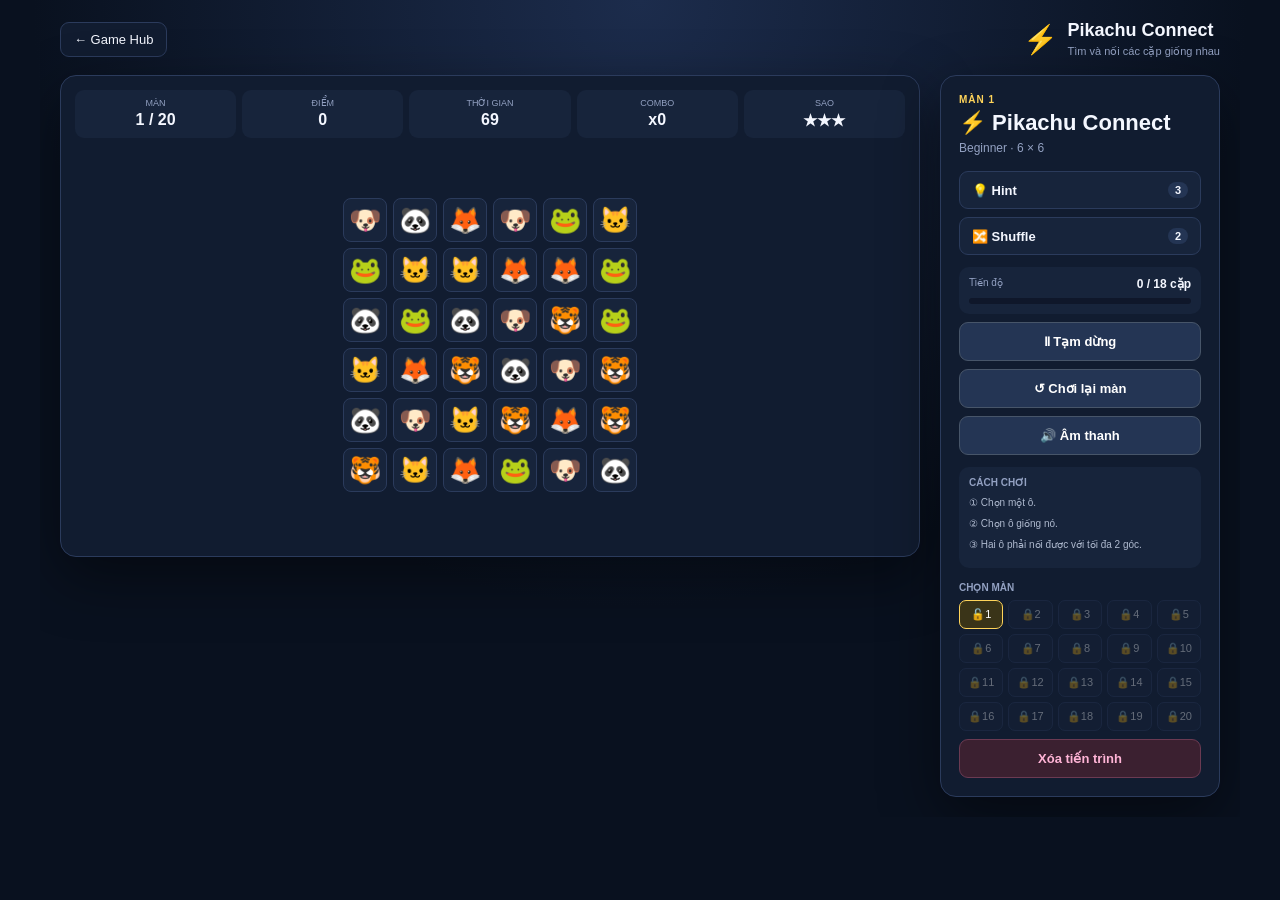
==== games/pikachu/index.html @ 42b79d67 "Initial commit: Game Hub with Tetris, Snake, 2048, Memory, Breakout, Dino, and Pikachu Connect" ====
<!DOCTYPE html>
<html lang="vi">

<head>

    <meta charset="UTF-8">

    <meta
        name="viewport"
        content="width=device-width, initial-scale=1.0">

    <title>Pikachu Connect - Game Hub</title>

    <link
        rel="stylesheet"
        href="./style.css">

</head>

<body>

<div class="page">

    <header class="topbar">

        <a
            href="../../index.html"
            class="back-button">
            ← Game Hub
        </a>

        <div class="title">

            <span>⚡</span>

            <div>

                <strong>Pikachu Connect</strong>

                <small>
                    Tìm và nối các cặp giống nhau
                </small>

            </div>

        </div>

    </header>


    <main class="game-layout">

        <section class="game-board-wrapper">

            <div class="hud">

                <div class="hud-stat">
                    <span>Màn</span>
                    <strong id="hudLevel">1 / 20</strong>
                </div>

                <div class="hud-stat">
                    <span>Điểm</span>
                    <strong id="hudScore">0</strong>
                </div>

                <div class="hud-stat" id="hudTimeWrap">
                    <span>Thời gian</span>
                    <strong id="hudTime">70</strong>
                </div>

                <div class="hud-stat">
                    <span>Combo</span>
                    <strong id="hudCombo">x0</strong>
                </div>

                <div class="hud-stat">
                    <span>Sao</span>
                    <strong id="hudStars">☆☆☆</strong>
                </div>

            </div>


            <div
                id="deadlockBanner"
                class="deadlock-banner hidden">
                Không còn nước đi. Hãy sử dụng Shuffle.
            </div>


            <div id="boardScroll" class="board-scroll">

                <div id="boardStage" class="board-stage">

                    <div id="board" class="board"></div>

                    <canvas id="lineCanvas"></canvas>

                </div>

            </div>

        </section>


        <aside class="sidebar">

            <div class="game-title">

                <div class="level-label">
                    MÀN <span id="levelId">1</span>
                </div>

                <h1>⚡ Pikachu Connect</h1>

                <p id="levelName">
                    Beginner · 6 × 6
                </p>

            </div>


            <div class="action-buttons">

                <button
                    id="hintButton"
                    class="action-btn">
                    💡 Hint
                    <span id="hintCount" class="count-badge">3</span>
                </button>

                <button
                    id="shuffleButton"
                    class="action-btn">
                    🔀 Shuffle
                    <span id="shuffleCount" class="count-badge">2</span>
                </button>

            </div>


            <div class="progress-panel">

                <div>
                    <span>Tiến độ</span>
                    <strong id="progressLabel">0 / 18 cặp</strong>
                </div>

                <div class="progress-bar">
                    <div id="progressFill" class="progress-fill"></div>
                </div>

            </div>


            <button id="pauseButton" class="secondary-btn">
                Ⅱ Tạm dừng
            </button>

            <button id="restartButton" class="secondary-btn">
                ↺ Chơi lại màn
            </button>

            <button id="soundButton" class="secondary-btn">
                🔊 Âm thanh
            </button>


            <div class="how-to">

                <div class="panel-title">Cách chơi</div>

                <p>① Chọn một ô.</p>

                <p>② Chọn ô giống nó.</p>

                <p>③ Hai ô phải nối được với tối đa 2 góc.</p>

            </div>


            <div class="level-select">

                <div class="panel-title">Chọn màn</div>

                <div id="levelGrid" class="level-grid"></div>

            </div>


            <button id="resetProgressButton" class="danger-btn">
                Xóa tiến trình
            </button>

        </aside>

    </main>

</div>


<div id="overlay" class="overlay">

    <div class="overlay-box">

        <div id="overlayIcon" class="overlay-icon">⚡</div>

        <div id="overlayLevelLabel" class="overlay-level">MÀN 1</div>

        <h2 id="overlayTitle">Sẵn sàng?</h2>

        <p id="overlayText">Tìm và nối các cặp giống nhau.</p>

        <div id="overlayStars" class="overlay-stars"></div>

        <div id="overlayStats" class="overlay-stats"></div>

        <div class="overlay-buttons">

            <button id="overlayPrimaryButton" class="primary">
                Bắt đầu
            </button>

            <button id="overlaySecondaryButton" class="hidden">
                Màn tiếp theo →
            </button>

        </div>

    </div>

</div>


<script src="../../js/storage.js"></script>

<script src="./game.js"></script>

</body>

</html>
---- games/pikachu/style.css ----
:root {

    --bg: #09111f;

    --panel: #111c30;

    --panel-light: #17243b;

    --border: #2b3b5c;

    --text: #f4f7ff;

    --muted: #93a1c2;

    --accent: #ffd45a;

    --accent-hover: #ffdf85;

    --success: #62d7a0;

    --danger: #f87171;

}


* {
    box-sizing: border-box;
}


body {

    margin: 0;

    min-height: 100vh;

    background:
        radial-gradient(
            circle at top,
            #1c2c4c,
            var(--bg) 55%
        );

    color: var(--text);

    font-family: Arial, sans-serif;

}


.page {

    width: min(1200px, 100%);

    margin: auto;

    padding: 20px;

    overflow-x: hidden;

}


/* HEADER */

.topbar {

    display: flex;

    align-items: center;

    justify-content: space-between;

    margin-bottom: 16px;

    flex-wrap: wrap;

    gap: 10px;

}


.back-button {

    display: inline-flex;

    padding: 9px 13px;

    border: 1px solid var(--border);

    border-radius: 9px;

    background: var(--panel);

    color: var(--text);

    text-decoration: none;

    font-size: 13px;

}


.title {

    display: flex;

    align-items: center;

    gap: 10px;

}


.title > span {
    font-size: 28px;
}


.title strong {
    display: block;
    font-size: 18px;
}


.title small {
    color: var(--muted);
    font-size: 11px;
}


/* LAYOUT */

.game-layout {

    display: flex;

    justify-content: center;

    align-items: flex-start;

    gap: 20px;

}


/* BOARD SECTION */

.game-board-wrapper {

    flex: 1;

    min-width: 0;

    padding: 14px;

    background: var(--panel);

    border: 1px solid var(--border);

    border-radius: 16px;

    box-shadow: 0 20px 60px rgba(0, 0, 0, .45);

}


/* HUD */

.hud {

    display: grid;

    grid-template-columns: repeat(5, 1fr);

    gap: 6px;

    margin-bottom: 10px;

}


.hud-stat {

    padding: 8px 4px;

    text-align: center;

    background: var(--panel-light);

    border-radius: 9px;

}


.hud-stat span {
    display: block;
    color: var(--muted);
    font-size: 9px;
    text-transform: uppercase;
}


.hud-stat strong {
    display: block;
    margin-top: 3px;
    font-size: 16px;
}


.hud-stat.time-warning strong {
    color: var(--danger);
    animation: pulse-time .6s ease-in-out infinite;
}


@keyframes pulse-time {
    0%, 100% { opacity: 1; }
    50% { opacity: .45; }
}


/* DEADLOCK BANNER */

.deadlock-banner {

    margin-bottom: 10px;

    padding: 9px 12px;

    border: 1px solid var(--danger);

    border-radius: 9px;

    background: rgba(248, 113, 113, .12);

    color: #ffb4b4;

    font-size: 12px;

    text-align: center;

}


.deadlock-banner.hidden {
    display: none;
}


/* BOARD */

.board-scroll {

    display: flex;

    justify-content: center;

    overflow: auto;

    max-width: 100%;

}


.board-stage {

    position: relative;

}


.board {

    display: grid;

    position: relative;

}


.tile {

    display: flex;

    align-items: center;

    justify-content: center;

    border: 1px solid var(--border);

    border-radius: 8px;

    background: var(--panel-light);

    color: var(--text);

    font-size: clamp(12px, 3.2vw, 26px);

    line-height: 1;

    cursor: pointer;

    padding: 0;

    transition: transform .15s, border-color .15s, background .15s;

}


.tile:hover:not(.removed) {
    border-color: #4b6291;
}


.tile.selected {

    border-color: var(--accent);

    background: #3a3418;

    transform: scale(1.06);

    box-shadow: 0 0 10px rgba(255, 212, 90, .55);

}


.tile.hint {
    animation: hint-pulse 1s ease-in-out infinite;
}


@keyframes hint-pulse {
    0%, 100% { box-shadow: 0 0 0 rgba(98, 215, 160, 0); border-color: var(--border); }
    50% { box-shadow: 0 0 12px rgba(98, 215, 160, .8); border-color: var(--success); }
}


.tile.shake {
    animation: shake .3s ease-in-out;
}


@keyframes shake {
    0%, 100% { transform: translateX(0); }
    25% { transform: translateX(-4px); }
    75% { transform: translateX(4px); }
}


.tile.matched {
    transition: opacity .22s ease, transform .22s ease;
    opacity: 0;
    transform: scale(.4);
}


.tile.removed {
    visibility: hidden;
    pointer-events: none;
}


#lineCanvas {

    position: absolute;

    top: 0;

    left: 0;

    pointer-events: none;

}


/* SIDEBAR */

.sidebar {

    width: 280px;

    flex-shrink: 0;

    padding: 18px;

    background: var(--panel);

    border: 1px solid var(--border);

    border-radius: 16px;

    box-shadow: 0 20px 60px rgba(0, 0, 0, .45);

}


.level-label {
    margin-bottom: 5px;
    color: var(--accent);
    font-size: 10px;
    font-weight: bold;
    letter-spacing: 1px;
}


.game-title h1 {
    margin: 0;
    font-size: 22px;
}


.game-title p {
    margin: 5px 0 16px;
    color: var(--muted);
    font-size: 12px;
}


/* ACTION BUTTONS */

.action-buttons {
    display: grid;
    gap: 8px;
}


.action-btn {

    display: flex;

    align-items: center;

    justify-content: space-between;

    padding: 10px 12px;

    border: 1px solid var(--border);

    border-radius: 9px;

    background: var(--panel-light);

    color: var(--text);

    font-size: 13px;

    font-weight: bold;

    cursor: pointer;

}


.action-btn:hover:not(:disabled) {
    border-color: var(--accent);
}


.action-btn:disabled {
    opacity: .4;
    cursor: not-allowed;
}


.count-badge {

    padding: 2px 7px;

    border-radius: 20px;

    background: #243554;

    font-size: 11px;

}


/* PROGRESS */

.progress-panel {
    margin-top: 12px;
    padding: 10px;
    background: var(--panel-light);
    border-radius: 10px;
}


.progress-panel > div:first-child {
    display: flex;
    justify-content: space-between;
    margin-bottom: 7px;
}


.progress-panel span {
    color: var(--muted);
    font-size: 10px;
}


.progress-panel strong {
    font-size: 12px;
}


.progress-bar {
    height: 6px;
    overflow: hidden;
    background: #0f172a;
    border-radius: 10px;
}


.progress-fill {
    width: 0;
    height: 100%;
    background: var(--success);
    transition: width .3s;
}


/* BUTTONS */

.sidebar > button {

    width: 100%;

    margin-top: 8px;

    padding: 11px;

    border: 1px solid #475569;

    border-radius: 9px;

    background: #243554;

    color: white;

    font-size: 13px;

    font-weight: bold;

    cursor: pointer;

}


.sidebar > button:hover {
    filter: brightness(1.15);
}


.danger-btn {
    background: #3b2030 !important;
    border-color: #6b3a52 !important;
    color: #ffb4d6 !important;
}


/* HOW TO */

.how-to {
    margin-top: 12px;
    padding: 10px;
    background: var(--panel-light);
    border-radius: 10px;
}


.how-to p {
    margin: 6px 0;
    color: #aeb9ce;
    font-size: 10px;
    line-height: 1.5;
}


.panel-title {
    margin-bottom: 7px;
    color: var(--muted);
    font-size: 10px;
    font-weight: bold;
    text-transform: uppercase;
}


/* LEVEL SELECT */

.level-select {
    margin-top: 14px;
}


.level-grid {
    display: grid;
    grid-template-columns: repeat(5, 1fr);
    gap: 5px;
    max-height: 180px;
    overflow-y: auto;
}


.level-cell {

    padding: 7px 2px;

    border: 1px solid var(--border);

    border-radius: 7px;

    background: var(--panel-light);

    color: white;

    font-size: 11px;

    cursor: pointer;

}


.level-cell:hover:not(:disabled) {
    border-color: var(--accent);
}


.level-cell.active {
    background: #3a3418;
    border-color: var(--accent);
}


.level-cell.completed {
    border-color: var(--success);
}


.level-cell.locked {
    opacity: .35;
    cursor: not-allowed;
}


/* OVERLAY */

.overlay {

    position: fixed;

    inset: 0;

    display: none;

    justify-content: center;

    align-items: center;

    padding: 20px;

    background: rgba(0, 0, 0, .72);

    z-index: 50;

}


.overlay-box {
    width: min(340px, 100%);
    max-height: 90vh;
    overflow-y: auto;
    padding: 28px;
    border: 1px solid var(--border);
    border-radius: 16px;
    background: var(--panel);
    text-align: center;
}


.overlay-icon {
    font-size: 48px;
}


.overlay-level {
    margin-top: 8px;
    color: var(--accent);
    font-size: 10px;
    font-weight: bold;
    letter-spacing: 1px;
}


.overlay-box h2 {
    margin: 8px 0;
    font-size: 24px;
}


.overlay-box p {
    color: var(--muted);
    line-height: 1.5;
}


.overlay-stars {
    margin: 8px 0;
    font-size: 30px;
    color: var(--accent);
    letter-spacing: 4px;
}


.overlay-stats {
    display: grid;
    grid-template-columns: repeat(3, 1fr);
    gap: 6px;
    margin: 14px 0;
}


.overlay-stat {
    padding: 8px;
    background: var(--panel-light);
    border-radius: 7px;
}


.overlay-stat span {
    display: block;
    color: var(--muted);
    font-size: 8px;
}


.overlay-stat strong {
    display: block;
    margin-top: 3px;
    font-size: 13px;
}


.overlay-buttons {
    display: flex;
    flex-direction: column;
    gap: 7px;
}


.overlay-buttons button {
    width: 100%;
    padding: 11px;
    border: 1px solid var(--border);
    border-radius: 9px;
    background: #243554;
    color: white;
    font-weight: bold;
    cursor: pointer;
}


.overlay-buttons button.primary {
    background: var(--accent);
    color: #1a1400;
}


.hidden {
    display: none !important;
}


/* MOBILE */

@media (max-width: 900px) {

    .game-layout {
        flex-direction: column;
        align-items: stretch;
    }

    .sidebar {
        order: 2;
        width: 100%;
    }

    .game-board-wrapper {
        order: 1;
        width: 100%;
    }

}


@media (max-width: 480px) {

    .page {
        padding: 8px;
    }

    .hud {
        grid-template-columns: repeat(3, 1fr);
    }

}
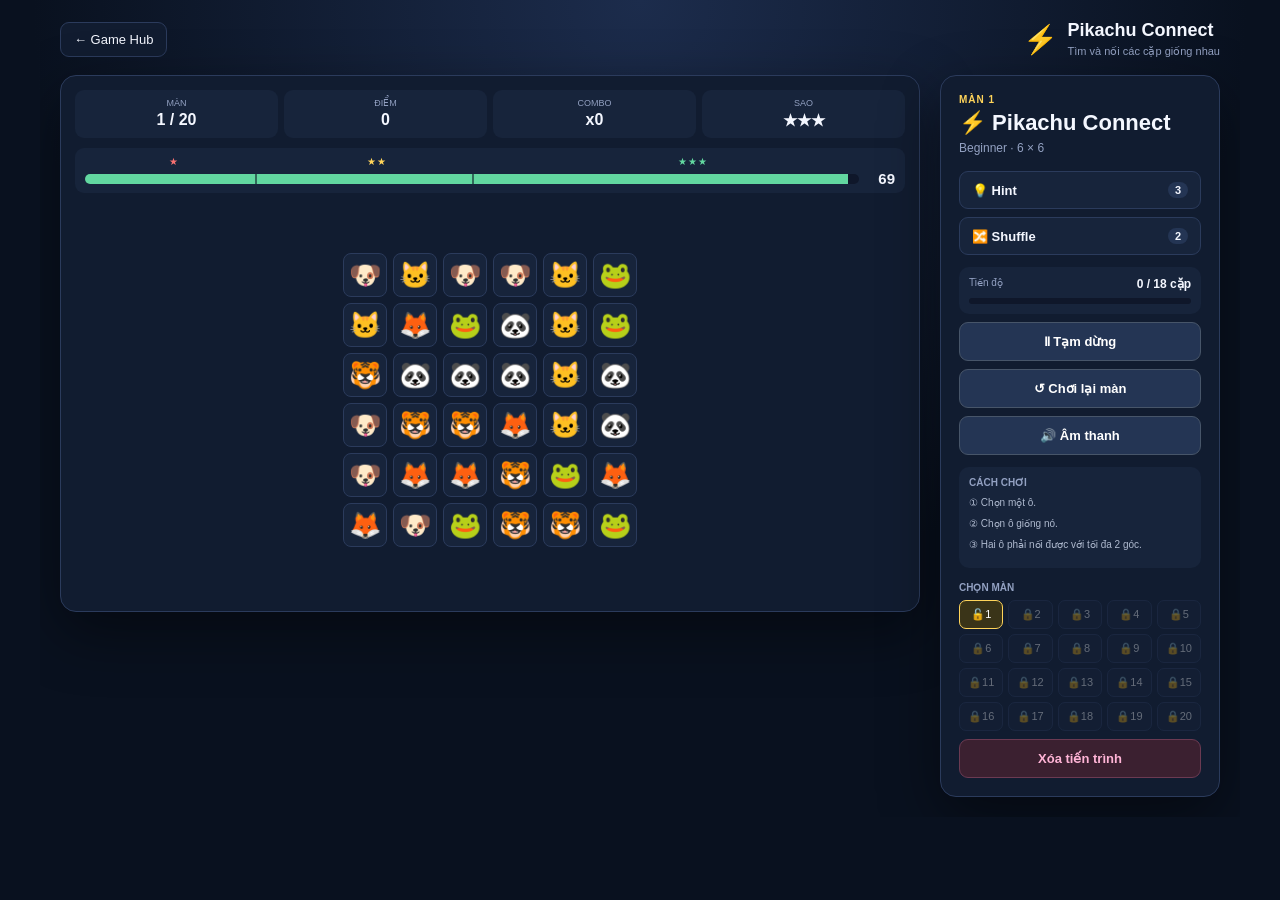
==== commit 05b59bde: "Replace Pikachu's numeric timer with a star-threshold countdown bar Swap the plain "Thời gian: 70" H" ====
--- a/games/pikachu/index.html
+++ b/games/pikachu/index.html
@@ -64,11 +64,6 @@
                     <strong id="hudScore">0</strong>
                 </div>
 
-                <div class="hud-stat" id="hudTimeWrap">
-                    <span>Thời gian</span>
-                    <strong id="hudTime">70</strong>
-                </div>
-
                 <div class="hud-stat">
                     <span>Combo</span>
                     <strong id="hudCombo">x0</strong>
@@ -77,6 +72,33 @@
                 <div class="hud-stat">
                     <span>Sao</span>
                     <strong id="hudStars">☆☆☆</strong>
+                </div>
+
+            </div>
+
+
+            <div id="timeBarWrap" class="time-bar-wrap">
+
+                <div class="time-bar-labels">
+                    <span class="star-zone-label zone-3">★★★</span>
+                    <span class="star-zone-label zone-2">★★</span>
+                    <span class="star-zone-label zone-1">★</span>
+                </div>
+
+                <div class="time-bar-row">
+
+                    <div class="time-bar-track">
+
+                        <div id="timeBarFill" class="time-bar-fill"></div>
+
+                        <div id="timeBarMarker3" class="time-bar-marker"></div>
+
+                        <div id="timeBarMarker2" class="time-bar-marker"></div>
+
+                    </div>
+
+                    <strong id="hudTime" class="time-bar-seconds">70</strong>
+
                 </div>
 
             </div>
--- a/games/pikachu/style.css
+++ b/games/pikachu/style.css
@@ -171,7 +171,7 @@
 
     display: grid;
 
-    grid-template-columns: repeat(5, 1fr);
+    grid-template-columns: repeat(4, 1fr);
 
     gap: 6px;
 
@@ -208,15 +208,137 @@
 }
 
 
-.hud-stat.time-warning strong {
-    color: var(--danger);
-    animation: pulse-time .6s ease-in-out infinite;
-}
-
-
 @keyframes pulse-time {
     0%, 100% { opacity: 1; }
     50% { opacity: .45; }
+}
+
+
+/* TIME BAR */
+
+.time-bar-wrap {
+
+    margin-bottom: 10px;
+
+    padding: 8px 10px 6px;
+
+    background: var(--panel-light);
+
+    border-radius: 9px;
+
+}
+
+
+.time-bar-labels {
+
+    position: relative;
+
+    height: 14px;
+
+}
+
+
+.star-zone-label {
+
+    position: absolute;
+
+    top: 0;
+
+    transform: translateX(-50%);
+
+    color: var(--muted);
+
+    font-size: 10px;
+
+    letter-spacing: 1px;
+
+    white-space: nowrap;
+}
+
+
+.star-zone-label.zone-3 { left: 75%; color: var(--success); }
+
+.star-zone-label.zone-2 { left: 36%; color: var(--accent); }
+
+.star-zone-label.zone-1 { left: 11%; color: var(--danger); }
+
+
+.time-bar-row {
+
+    display: flex;
+
+    align-items: center;
+
+    gap: 8px;
+
+}
+
+
+.time-bar-track {
+
+    position: relative;
+
+    flex: 1;
+
+    height: 10px;
+
+    overflow: hidden;
+
+    background: #0f172a;
+
+    border-radius: 20px;
+
+}
+
+
+.time-bar-fill {
+
+    width: 100%;
+
+    height: 100%;
+
+    background: var(--success);
+
+    transition: width 1s linear, background-color .3s;
+
+}
+
+
+.time-bar-fill.zone-2 { background: var(--accent); }
+
+.time-bar-fill.zone-1 { background: var(--danger); }
+
+
+.time-bar-marker {
+
+    position: absolute;
+
+    top: 0;
+
+    bottom: 0;
+
+    width: 2px;
+
+    background: rgba(9, 17, 31, .55);
+
+    pointer-events: none;
+}
+
+
+.time-bar-seconds {
+
+    min-width: 28px;
+
+    text-align: right;
+
+    font-size: 15px;
+    font-weight: bold;
+}
+
+
+.time-bar-wrap.time-warning .time-bar-seconds {
+    color: var(--danger);
+    animation: pulse-time .6s ease-in-out infinite;
 }
 
 
@@ -801,7 +923,11 @@
     }
 
     .hud {
-        grid-template-columns: repeat(3, 1fr);
+        grid-template-columns: repeat(2, 1fr);
     }
 
-}
+    .star-zone-label {
+        font-size: 9px;
+    }
+
+}
